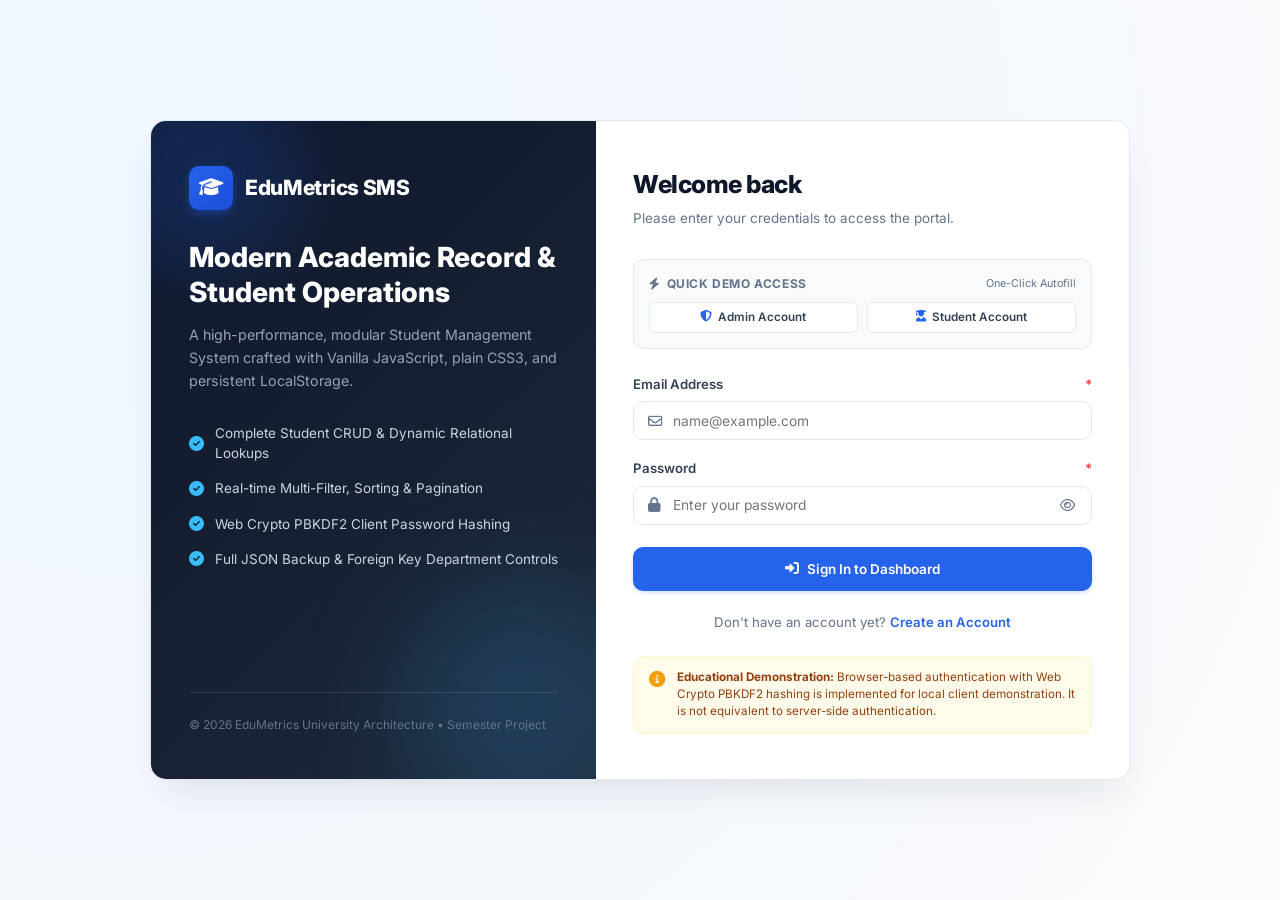
==== add-student.html @ 95d496a3 "first commit" ====
<!DOCTYPE html>
<html lang="en">
<head>
  <meta charset="UTF-8">
  <meta name="viewport" content="width=device-width, initial-scale=1.0">
  <title>Student Registration - EduMetrics SMS</title>
  <!-- Font Awesome -->
  <link rel="stylesheet" href="https://cdnjs.cloudflare.com/ajax/libs/font-awesome/6.5.1/css/all.min.css">
  <!-- Stylesheets -->
  <link rel="stylesheet" href="css/style.css">
  <link rel="stylesheet" href="css/forms.css">
  <link rel="stylesheet" href="css/responsive.css">
</head>
<body>

  <div class="app-wrapper">
    <!-- Mobile Sidebar Overlay -->
    <div class="sidebar-overlay" id="sidebarOverlay"></div>

    <!-- Fixed Left Sidebar -->
    <aside class="app-sidebar" id="appSidebar">
      <div class="sidebar-header">
        <a href="index.html" class="sidebar-brand">
          <div class="brand-icon">
            <i class="fa-solid fa-graduation-cap"></i>
          </div>
          <span>EduMetrics</span>
        </a>
        <button class="sidebar-close-btn" id="sidebarCloseBtn" aria-label="Close Sidebar">
          <i class="fa-solid fa-xmark"></i>
        </button>
      </div>

      <div class="sidebar-content">
        <div class="sidebar-nav-group">
          <div class="sidebar-nav-title">Main Menu</div>
          <ul class="sidebar-nav">
            <li>
              <a href="index.html" class="sidebar-link">
                <i class="fa-solid fa-chart-pie"></i>
                <span>Dashboard</span>
              </a>
            </li>
            <li>
              <a href="students.html" class="sidebar-link">
                <i class="fa-solid fa-users"></i>
                <span>Student Directory</span>
              </a>
            </li>
            <li>
              <a href="add-student.html" class="sidebar-link active" id="navLinkAddStudent">
                <i class="fa-solid fa-user-plus"></i>
                <span id="navTextAddStudent">Add Student</span>
              </a>
            </li>
            <li>
              <a href="settings.html" class="sidebar-link" id="navLinkSettings">
                <i class="fa-solid fa-gear"></i>
                <span>Settings &amp; Data</span>
              </a>
            </li>
          </ul>
        </div>
      </div>

      <!-- Sidebar User Footer -->
      <div class="sidebar-footer">
        <div class="user-mini-profile">
          <div class="user-avatar" id="sidebarUserAvatar">AD</div>
          <div class="user-info">
            <div class="user-name" id="sidebarUserName">Administrator</div>
            <div class="user-role-badge" id="sidebarUserRole">Admin Account</div>
          </div>
          <button class="logout-icon-btn btn-logout" title="Sign Out" aria-label="Sign Out">
            <i class="fa-solid fa-arrow-right-from-bracket"></i>
          </button>
        </div>
      </div>
    </aside>

    <!-- Main Content Area -->
    <div class="app-main">
      <!-- Top Navigation Header -->
      <header class="app-header">
        <div class="header-left">
          <button class="sidebar-toggle-btn" id="sidebarToggleBtn" aria-label="Toggle Navigation">
            <i class="fa-solid fa-bars"></i>
          </button>
          <div class="page-breadcrumb">
            <h1 class="breadcrumb-title" id="pageTitleHeading">Add New Student</h1>
            <span class="breadcrumb-sub" id="pageSubtitle">Enter complete student personal, contact, and academic details</span>
          </div>
        </div>

        <div class="header-right">
          <a href="students.html" class="btn btn-secondary btn-sm">
            <i class="fa-solid fa-arrow-left"></i>
            <span>Back to Directory</span>
          </a>
          <button class="btn btn-secondary btn-sm btn-logout">
            <i class="fa-solid fa-right-from-bracket"></i>
            <span>Sign Out</span>
          </button>
        </div>
      </header>

      <!-- Page Content -->
      <main class="page-container">

        <form id="studentRegistrationForm" class="form-layout" novalidate>

          <!-- Section 1: Basic & Academic Identification -->
          <div class="form-section">
            <div class="form-section-header">
              <div>
                <h2 class="form-section-title">
                  <i class="fa-solid fa-id-card"></i> Student Identification &amp; Status
                </h2>
                <p class="form-section-desc">Unique university registration ID, department assignment, and active status.</p>
              </div>
            </div>

            <div class="form-grid-3">
              <!-- Student ID -->
              <div class="form-group">
                <label for="studentId" class="form-label">
                  Student ID <span class="required">*</span>
                  <span class="form-label-hint">Auto-generated</span>
                </label>
                <div class="input-with-icon">
                  <i class="fa-solid fa-hashtag"></i>
                  <input type="text" id="studentId" class="form-control" placeholder="STU-2024-001" required>
                </div>
                <div class="invalid-feedback"></div>
              </div>

              <!-- Department -->
              <div class="form-group">
                <label for="studentDepartment" class="form-label">
                  Department <span class="required">*</span>
                </label>
                <select id="studentDepartment" class="form-control" required>
                  <option value="">Select Department...</option>
                  <!-- Dynamically populated from LocalStorage -->
                </select>
                <div class="invalid-feedback"></div>
              </div>

              <!-- Semester -->
              <div class="form-group">
                <label for="studentSemester" class="form-label">
                  Current Semester <span class="required">*</span>
                </label>
                <select id="studentSemester" class="form-control" required>
                  <option value="">Select Semester...</option>
                  <option value="1st">1st Semester</option>
                  <option value="2nd">2nd Semester</option>
                  <option value="3rd">3rd Semester</option>
                  <option value="4th">4th Semester</option>
                  <option value="5th">5th Semester</option>
                  <option value="6th">6th Semester</option>
                  <option value="7th">7th Semester</option>
                  <option value="8th">8th Semester</option>
                </select>
                <div class="invalid-feedback"></div>
              </div>
            </div>

            <div class="form-grid-2" style="margin-top: 1.25rem;">
              <!-- Enrollment Date -->
              <div class="form-group">
                <label for="studentEnrollmentDate" class="form-label">
                  Enrollment Date <span class="required">*</span>
                </label>
                <div class="input-with-icon">
                  <i class="fa-regular fa-calendar"></i>
                  <input type="date" id="studentEnrollmentDate" class="form-control" required>
                </div>
                <div class="invalid-feedback"></div>
              </div>

              <!-- Student Status -->
              <div class="form-group">
                <label class="form-label">Student Status <span class="required">*</span></label>
                <div class="radio-pill-group">
                  <div class="radio-pill-item">
                    <input type="radio" name="studentStatus" id="statusActive" value="Active" class="radio-pill-input" checked>
                    <label for="statusActive" class="radio-pill-label">
                      <i class="fa-solid fa-circle-check" style="color:var(--success)"></i> Active Student
                    </label>
                  </div>
                  <div class="radio-pill-item">
                    <input type="radio" name="studentStatus" id="statusInactive" value="Inactive" class="radio-pill-input">
                    <label for="statusInactive" class="radio-pill-label">
                      <i class="fa-solid fa-circle-pause" style="color:var(--warning)"></i> Inactive / Leave
                    </label>
                  </div>
                </div>
              </div>
            </div>
          </div>

          <!-- Section 2: Personal Profile & Photo -->
          <div class="form-section">
            <div class="form-section-header">
              <div>
                <h2 class="form-section-title">
                  <i class="fa-solid fa-user"></i> Personal Information &amp; Photo
                </h2>
                <p class="form-section-desc">Personal identity, date of birth, gender, and student profile picture.</p>
              </div>
            </div>

            <!-- Profile Photo Upload -->
            <div class="form-group" style="margin-bottom: 1.5rem;">
              <label class="form-label">Profile Photo (Optional)</label>
              <div class="photo-upload-container">
                <div class="photo-preview-wrapper" id="photoPreviewBox">
                  <i class="fa-solid fa-user photo-preview-placeholder" id="photoPlaceholderIcon"></i>
                  <img id="photoPreviewImg" class="photo-preview-img" alt="Student Avatar Preview">
                </div>
                <div class="photo-upload-controls">
                  <div class="photo-action-btns">
                    <button type="button" class="btn btn-secondary btn-sm" id="selectPhotoBtn">
                      <i class="fa-solid fa-upload"></i> Upload Image
                    </button>
                    <button type="button" class="btn btn-outline-danger btn-sm" id="removePhotoBtn" style="display: none;">
                      <i class="fa-solid fa-trash-can"></i> Remove Photo
                    </button>
                  </div>
                  <input type="file" id="photoFileInput" accept="image/png, image/jpeg, image/webp" style="display: none;">
                  <p>Accepts PNG, JPG, or WEBP. Stored securely as Base64 in LocalStorage.</p>
                </div>
              </div>
            </div>

            <div class="form-grid-3">
              <!-- Full Name -->
              <div class="form-group">
                <label for="studentFullName" class="form-label">
                  Full Name <span class="required">*</span>
                </label>
                <div class="input-with-icon">
                  <i class="fa-regular fa-user"></i>
                  <input type="text" id="studentFullName" class="form-control" placeholder="e.g. Sarah Jenkins" required>
                </div>
                <div class="invalid-feedback"></div>
              </div>

              <!-- Date of Birth -->
              <div class="form-group">
                <label for="studentDob" class="form-label">
                  Date of Birth <span class="required">*</span>
                  <span class="form-label-hint">Min age 14</span>
                </label>
                <div class="input-with-icon">
                  <i class="fa-regular fa-calendar"></i>
                  <input type="date" id="studentDob" class="form-control" required>
                </div>
                <div class="invalid-feedback"></div>
              </div>

              <!-- Gender -->
              <div class="form-group">
                <label class="form-label">Gender <span class="required">*</span></label>
                <div class="radio-pill-group">
                  <div class="radio-pill-item">
                    <input type="radio" name="studentGender" id="genderFemale" value="Female" class="radio-pill-input">
                    <label for="genderFemale" class="radio-pill-label">Female</label>
                  </div>
                  <div class="radio-pill-item">
                    <input type="radio" name="studentGender" id="genderMale" value="Male" class="radio-pill-input">
                    <label for="genderMale" class="radio-pill-label">Male</label>
                  </div>
                  <div class="radio-pill-item">
                    <input type="radio" name="studentGender" id="genderOther" value="Other" class="radio-pill-input">
                    <label for="genderOther" class="radio-pill-label">Other</label>
                  </div>
                </div>
                <div class="invalid-feedback" id="genderFeedback" style="display: none;"></div>
              </div>
            </div>
          </div>

          <!-- Section 3: Contact & Address Information -->
          <div class="form-section">
            <div class="form-section-header">
              <div>
                <h2 class="form-section-title">
                  <i class="fa-solid fa-address-book"></i> Contact Details &amp; Address
                </h2>
                <p class="form-section-desc">Email address, phone number, and residential location.</p>
              </div>
            </div>

            <div class="form-grid-2">
              <!-- Email Address -->
              <div class="form-group">
                <label for="studentEmail" class="form-label">
                  Email Address <span class="required">*</span>
                  <span class="form-label-hint">Must be unique</span>
                </label>
                <div class="input-with-icon">
                  <i class="fa-regular fa-envelope"></i>
                  <input type="email" id="studentEmail" class="form-control" placeholder="student@example.com" required>
                </div>
                <div class="invalid-feedback"></div>
              </div>

              <!-- Phone Number -->
              <div class="form-group">
                <label for="studentPhone" class="form-label">
                  Phone Number <span class="required">*</span>
                </label>
                <div class="input-with-icon">
                  <i class="fa-solid fa-phone"></i>
                  <input type="tel" id="studentPhone" class="form-control" placeholder="+1 (555) 000-0000" required>
                </div>
                <div class="invalid-feedback"></div>
              </div>
            </div>

            <div class="form-grid-1" style="margin-top: 1.25rem;">
              <!-- Present Address -->
              <div class="form-group">
                <label for="studentAddress" class="form-label">
                  Present Residential Address
                  <span class="form-label-hint">Street, City, State, ZIP code</span>
                </label>
                <textarea id="studentAddress" class="form-control" placeholder="123 University Campus Way, Apt 4B, City, Country..."></textarea>
                <div class="invalid-feedback"></div>
              </div>
            </div>
          </div>

          <!-- Bottom Action Buttons Bar -->
          <div class="form-actions-bar">
            <a href="students.html" class="btn btn-secondary">
              <i class="fa-solid fa-xmark"></i> Cancel
            </a>
            <button type="button" class="btn btn-secondary" id="formResetBtn">
              <i class="fa-solid fa-rotate-left"></i> Reset Form
            </button>
            <button type="submit" class="btn btn-primary" id="formSubmitBtn">
              <i class="fa-solid fa-floppy-disk"></i>
              <span id="submitBtnText">Save Student Record</span>
            </button>
          </div>

        </form>

      </main>
    </div>
  </div>

  <!-- Application Scripts -->
  <script src="js/utils.js"></script>
  <script src="js/storage.js"></script>
  <script src="js/auth.js"></script>
  <script src="js/validation.js"></script>
  <script src="js/student.js"></script>
  <script src="js/app.js"></script>
  <script>
    document.addEventListener('DOMContentLoaded', () => {
      let isEditMode = false;
      let editingStudentId = null;
      let photoBase64 = '';

      const form = document.getElementById('studentRegistrationForm');
      const studentIdInput = document.getElementById('studentId');
      const deptSelect = document.getElementById('studentDepartment');
      const semesterSelect = document.getElementById('studentSemester');
      const enrollDateInput = document.getElementById('studentEnrollmentDate');
      const nameInput = document.getElementById('studentFullName');
      const dobInput = document.getElementById('studentDob');
      const emailInput = document.getElementById('studentEmail');
      const phoneInput = document.getElementById('studentPhone');
      const addressInput = document.getElementById('studentAddress');
      const submitBtn = document.getElementById('formSubmitBtn');
      const submitBtnText = document.getElementById('submitBtnText');
      const resetBtn = document.getElementById('formResetBtn');

      // Photo upload elements
      const photoFileInput = document.getElementById('photoFileInput');
      const selectPhotoBtn = document.getElementById('selectPhotoBtn');
      const removePhotoBtn = document.getElementById('removePhotoBtn');
      const photoPreviewImg = document.getElementById('photoPreviewImg');
      const photoPlaceholderIcon = document.getElementById('photoPlaceholderIcon');

      // 1. Populate Department Dropdown
      const departments = SMS.Storage.getItem(SMS.Storage.KEYS.DEPARTMENTS, []);
      departments.forEach(dept => {
        const opt = document.createElement('option');
        opt.value = dept.id;
        opt.textContent = `${dept.code} - ${dept.name}`;
        deptSelect.appendChild(opt);
      });

      // 2. Determine Add vs Edit Mode from URL param (?id=...)
      const urlId = SMS.Utils.getUrlParam('id');
      if (urlId) {
        const student = SMS.StudentService.getById(urlId);
        if (student) {
          isEditMode = true;
          editingStudentId = student.id;

          // Update Titles
          document.getElementById('pageTitleHeading').textContent = `Edit Student: ${student.fullName}`;
          document.getElementById('pageSubtitle').textContent = `Update student details for ID: ${student.id}`;
          submitBtnText.textContent = 'Update Student Record';

          // Fill Fields
          studentIdInput.value = student.id;
          studentIdInput.readOnly = true; // Protect ID in edit mode
          deptSelect.value = student.departmentId;
          semesterSelect.value = student.semester;
          enrollDateInput.value = student.enrollmentDate;
          nameInput.value = student.fullName;
          dobInput.value = student.dob;
          emailInput.value = student.email;
          phoneInput.value = student.phone;
          addressInput.value = student.address || '';

          // Status radio
          if (student.status === 'Inactive') {
            document.getElementById('statusInactive').checked = true;
          } else {
            document.getElementById('statusActive').checked = true;
          }

          // Gender radio
          if (student.gender === 'Female') document.getElementById('genderFemale').checked = true;
          else if (student.gender === 'Male') document.getElementById('genderMale').checked = true;
          else if (student.gender === 'Other') document.getElementById('genderOther').checked = true;

          // Photo
          if (student.photo) {
            photoBase64 = student.photo;
            photoPreviewImg.src = student.photo;
            photoPreviewImg.style.display = 'block';
            photoPlaceholderIcon.style.display = 'none';
            removePhotoBtn.style.display = 'inline-flex';
          }
        } else {
          SMS.Utils.showToast('error', 'Student Not Found', `No student with ID "${urlId}" found.`);
        }
      }

      // If Add Mode: Auto-generate Student ID & default today's date
      if (!isEditMode) {
        const students = SMS.Storage.getItem(SMS.Storage.KEYS.STUDENTS, []);
        studentIdInput.value = SMS.Utils.generateStudentID(students);
        enrollDateInput.value = new Date().toISOString().split('T')[0];
      }

      // 3. Photo Handling
      selectPhotoBtn.addEventListener('click', () => photoFileInput.click());

      photoFileInput.addEventListener('change', (e) => {
        const file = e.target.files[0];
        if (!file) return;

        // Size check (max 1.5MB for local storage efficiency)
        if (file.size > 1.5 * 1024 * 1024) {
          SMS.Utils.showToast('warning', 'Image Too Large', 'Please upload an image smaller than 1.5MB.');
          return;
        }

        const reader = new FileReader();
        reader.onload = (event) => {
          photoBase64 = event.target.result;
          photoPreviewImg.src = photoBase64;
          photoPreviewImg.style.display = 'block';
          photoPlaceholderIcon.style.display = 'none';
          removePhotoBtn.style.display = 'inline-flex';
        };
        reader.readAsDataURL(file);
      });

      removePhotoBtn.addEventListener('click', () => {
        photoBase64 = '';
        photoFileInput.value = '';
        photoPreviewImg.src = '';
        photoPreviewImg.style.display = 'none';
        photoPlaceholderIcon.style.display = 'flex';
        removePhotoBtn.style.display = 'none';
      });

      // 4. Form Reset
      resetBtn.addEventListener('click', () => {
        if (!isEditMode) {
          form.reset();
          const students = SMS.Storage.getItem(SMS.Storage.KEYS.STUDENTS, []);
          studentIdInput.value = SMS.Utils.generateStudentID(students);
          enrollDateInput.value = new Date().toISOString().split('T')[0];
          document.getElementById('statusActive').checked = true;
          removePhotoBtn.click();
          SMS.Validation.clearFieldState(nameInput);
          SMS.Validation.clearFieldState(emailInput);
          SMS.Validation.clearFieldState(phoneInput);
          SMS.Validation.clearFieldState(dobInput);
          SMS.Validation.clearFieldState(deptSelect);
          SMS.Validation.clearFieldState(semesterSelect);
        } else {
          window.location.reload();
        }
      });

      // 5. Form Submission with Validation
      form.addEventListener('submit', (e) => {
        e.preventDefault();

        const selectedGender = document.querySelector('input[name="studentGender"]:checked')?.value || '';
        const selectedStatus = document.querySelector('input[name="studentStatus"]:checked')?.value || 'Active';

        const formData = {
          id: studentIdInput.value.trim(),
          fullName: nameInput.value.trim(),
          email: emailInput.value.trim(),
          phone: phoneInput.value.trim(),
          dob: dobInput.value,
          gender: selectedGender,
          departmentId: deptSelect.value,
          semester: semesterSelect.value,
          address: addressInput.value.trim(),
          photo: photoBase64,
          enrollmentDate: enrollDateInput.value,
          status: selectedStatus
        };

        const validation = SMS.Validation.validateStudentForm(formData, editingStudentId);

        // Apply visual feedback to inputs
        SMS.Validation.setFieldState(studentIdInput, !validation.errors.id, validation.errors.id);
        SMS.Validation.setFieldState(nameInput, !validation.errors.fullName, validation.errors.fullName);
        SMS.Validation.setFieldState(emailInput, !validation.errors.email, validation.errors.email);
        SMS.Validation.setFieldState(phoneInput, !validation.errors.phone, validation.errors.phone);
        SMS.Validation.setFieldState(dobInput, !validation.errors.dob, validation.errors.dob);
        SMS.Validation.setFieldState(deptSelect, !validation.errors.departmentId, validation.errors.departmentId);
        SMS.Validation.setFieldState(semesterSelect, !validation.errors.semester, validation.errors.semester);

        const genderFeedback = document.getElementById('genderFeedback');
        if (validation.errors.gender) {
          genderFeedback.style.display = 'flex';
          genderFeedback.innerHTML = `<i class="fa-solid fa-circle-exclamation"></i> ${validation.errors.gender}`;
        } else {
          genderFeedback.style.display = 'none';
        }

        if (!validation.isValid) {
          SMS.Utils.showToast('error', 'Form Validation Error', 'Please correct the highlighted fields before saving.');
          return;
        }

        try {
          if (isEditMode) {
            SMS.StudentService.update(editingStudentId, formData);
            SMS.Utils.showToast('success', 'Student Updated', `Student record ${formData.id} has been updated successfully.`);
          } else {
            SMS.StudentService.create(formData);
            SMS.Utils.showToast('success', 'Student Registered', `New student ${formData.fullName} (${formData.id}) registered.`);
          }

          setTimeout(() => {
            window.location.href = `student-details.html?id=${encodeURIComponent(formData.id)}`;
          }, 900);
        } catch (err) {
          SMS.Utils.showToast('error', 'Save Failed', err.message);
        }
      });
    });
  </script>
</body>
</html>
---- css/style.css ----
/* ==========================================================================
   STUDENT MANAGEMENT SYSTEM (EduMetrics SMS)
   Global Stylesheet (CSS3 Plain)
   ========================================================================== */

@import url('https://fonts.googleapis.com/css2?family=Inter:wght@300;400;500;600;700;800&display=swap');

:root {
  /* Color Palette */
  --primary: #2563eb;
  --primary-hover: #1d4ed8;
  --primary-light: #eff6ff;
  --primary-dark: #1e40af;
  --primary-gradient: linear-gradient(135deg, #2563eb 0%, #1d4ed8 100%);

  --secondary: #64748b;
  --secondary-hover: #475569;
  --secondary-light: #f1f5f9;

  --success: #10b981;
  --success-hover: #059669;
  --success-light: #ecfdf5;

  --warning: #f59e0b;
  --warning-hover: #d97706;
  --warning-light: #fffbeb;

  --danger: #ef4444;
  --danger-hover: #dc2626;
  --danger-light: #fef2f2;

  --info: #06b6d4;
  --info-hover: #0891b2;
  --info-light: #ecfeff;

  /* Surfaces & Backgrounds */
  --bg-body: #f8fafc;
  --bg-surface: #ffffff;
  --bg-surface-secondary: #f8fafc;
  --bg-sidebar: #0f172a;
  --sidebar-border: #1e293b;
  --sidebar-text: #94a3b8;
  --sidebar-text-hover: #f8fafc;
  --sidebar-hover-bg: rgba(255, 255, 255, 0.06);
  --sidebar-active-bg: #2563eb;

  /* Typography */
  --text-main: #0f172a;
  --text-secondary: #334155;
  --text-muted: #64748b;
  --text-light: #94a3b8;

  /* Borders */
  --border-color: #e2e8f0;
  --border-color-dark: #cbd5e1;

  /* Shadows */
  --shadow-xs: 0 1px 2px 0 rgba(0, 0, 0, 0.05);
  --shadow-sm: 0 1px 3px 0 rgba(0, 0, 0, 0.1), 0 1px 2px -1px rgba(0, 0, 0, 0.1);
  --shadow-md: 0 4px 6px -1px rgba(0, 0, 0, 0.08), 0 2px 4px -2px rgba(0, 0, 0, 0.06);
  --shadow-lg: 0 10px 15px -3px rgba(0, 0, 0, 0.08), 0 4px 6px -4px rgba(0, 0, 0, 0.04);
  --shadow-xl: 0 20px 25px -5px rgba(0, 0, 0, 0.1), 0 8px 10px -6px rgba(0, 0, 0, 0.06);

  /* Radius */
  --radius-sm: 6px;
  --radius-md: 10px;
  --radius-lg: 16px;
  --radius-full: 9999px;

  /* Sizing */
  --sidebar-width: 260px;
  --header-height: 70px;

  /* Transitions */
  --transition-fast: 150ms cubic-bezier(0.4, 0, 0.2, 1);
  --transition: 200ms cubic-bezier(0.4, 0, 0.2, 1);
  --transition-slow: 300ms cubic-bezier(0.4, 0, 0.2, 1);
}

/* Base Reset */
*, *::before, *::after {
  box-sizing: border-box;
  margin: 0;
  padding: 0;
}

html {
  font-size: 15px;
  scroll-behavior: smooth;
}

body {
  font-family: 'Inter', -apple-system, BlinkMacSystemFont, 'Segoe UI', Roboto, Helvetica, Arial, sans-serif;
  background-color: var(--bg-body);
  color: var(--text-main);
  line-height: 1.5;
  -webkit-font-smoothing: antialiased;
  -moz-osx-font-smoothing: grayscale;
  min-height: 100vh;
}

a {
  color: var(--primary);
  text-decoration: none;
  transition: color var(--transition-fast);
}

a:hover {
  color: var(--primary-hover);
}

img {
  max-width: 100%;
  display: block;
}

button, input, select, textarea {
  font-family: inherit;
  font-size: inherit;
}

/* ==========================================================================
   Layout Architecture
   ========================================================================== */

.app-wrapper {
  display: flex;
  min-height: 100vh;
}

/* Fixed Sidebar */
.app-sidebar {
  width: var(--sidebar-width);
  background-color: var(--bg-sidebar);
  color: var(--sidebar-text);
  display: flex;
  flex-direction: column;
  position: fixed;
  top: 0;
  bottom: 0;
  left: 0;
  z-index: 100;
  border-right: 1px solid var(--sidebar-border);
  transition: transform var(--transition-slow);
}

.sidebar-header {
  height: var(--header-height);
  padding: 0 1.5rem;
  display: flex;
  align-items: center;
  justify-content: space-between;
  border-bottom: 1px solid var(--sidebar-border);
}

.sidebar-brand {
  display: flex;
  align-items: center;
  gap: 0.75rem;
  color: #ffffff;
  font-size: 1.25rem;
  font-weight: 700;
  letter-spacing: -0.02em;
}

.brand-icon {
  width: 38px;
  height: 38px;
  background: var(--primary-gradient);
  border-radius: var(--radius-md);
  display: flex;
  align-items: center;
  justify-content: center;
  color: #ffffff;
  font-size: 1.15rem;
  box-shadow: 0 4px 10px rgba(37, 99, 235, 0.35);
}

.sidebar-close-btn {
  display: none;
  background: transparent;
  border: none;
  color: var(--sidebar-text);
  font-size: 1.25rem;
  cursor: pointer;
  padding: 0.5rem;
}

.sidebar-content {
  flex: 1;
  padding: 1.5rem 1rem;
  overflow-y: auto;
}

.sidebar-nav-group {
  margin-bottom: 1.75rem;
}

.sidebar-nav-title {
  font-size: 0.72rem;
  font-weight: 700;
  text-transform: uppercase;
  letter-spacing: 0.08em;
  color: #64748b;
  padding: 0 0.75rem;
  margin-bottom: 0.6rem;
}

.sidebar-nav {
  list-style: none;
  display: flex;
  flex-direction: column;
  gap: 0.35rem;
}

.sidebar-link {
  display: flex;
  align-items: center;
  gap: 0.85rem;
  padding: 0.7rem 0.85rem;
  border-radius: var(--radius-md);
  color: var(--sidebar-text);
  font-weight: 500;
  font-size: 0.93rem;
  transition: all var(--transition-fast);
}

.sidebar-link i {
  font-size: 1.1rem;
  width: 20px;
  text-align: center;
  color: #64748b;
  transition: color var(--transition-fast);
}

.sidebar-link:hover {
  background-color: var(--sidebar-hover-bg);
  color: var(--sidebar-text-hover);
}

.sidebar-link:hover i {
  color: #ffffff;
}

.sidebar-link.active {
  background-color: var(--sidebar-active-bg);
  color: #ffffff;
  font-weight: 600;
  box-shadow: 0 4px 12px rgba(37, 99, 235, 0.3);
}

.sidebar-link.active i {
  color: #ffffff;
}

.sidebar-badge {
  margin-left: auto;
  font-size: 0.75rem;
  padding: 0.2rem 0.55rem;
  border-radius: var(--radius-full);
  background-color: #1e293b;
  color: #94a3b8;
  font-weight: 600;
}

.sidebar-footer {
  padding: 1rem;
  border-top: 1px solid var(--sidebar-border);
  background: rgba(15, 23, 42, 0.5);
}

.user-mini-profile {
  display: flex;
  align-items: center;
  gap: 0.75rem;
  padding: 0.5rem;
  border-radius: var(--radius-md);
  background: rgba(255, 255, 255, 0.04);
}

.user-avatar {
  width: 38px;
  height: 38px;
  border-radius: var(--radius-full);
  background: var(--primary);
  color: #ffffff;
  display: flex;
  align-items: center;
  justify-content: center;
  font-weight: 700;
  font-size: 0.95rem;
  flex-shrink: 0;
  overflow: hidden;
  border: 2px solid rgba(255, 255, 255, 0.1);
}

.user-avatar img {
  width: 100%;
  height: 100%;
  object-fit: cover;
}

.user-info {
  flex: 1;
  min-width: 0;
}

.user-name {
  font-size: 0.88rem;
  font-weight: 600;
  color: #ffffff;
  white-space: nowrap;
  overflow: hidden;
  text-overflow: ellipsis;
}

.user-role-badge {
  display: inline-block;
  font-size: 0.7rem;
  color: #38bdf8;
  font-weight: 500;
}

.logout-icon-btn {
  background: transparent;
  border: none;
  color: #94a3b8;
  padding: 0.5rem;
  border-radius: var(--radius-sm);
  cursor: pointer;
  transition: all var(--transition-fast);
}

.logout-icon-btn:hover {
  background: rgba(239, 68, 68, 0.15);
  color: #ef4444;
}

/* Main Layout Area */
.app-main {
  flex: 1;
  margin-left: var(--sidebar-width);
  display: flex;
  flex-direction: column;
  min-height: 100vh;
  min-width: 0;
}

/* Top Navigation Bar */
.app-header {
  height: var(--header-height);
  background-color: var(--bg-surface);
  border-bottom: 1px solid var(--border-color);
  padding: 0 2rem;
  display: flex;
  align-items: center;
  justify-content: space-between;
  position: sticky;
  top: 0;
  z-index: 90;
  box-shadow: var(--shadow-xs);
}

.header-left {
  display: flex;
  align-items: center;
  gap: 1.25rem;
}

.sidebar-toggle-btn {
  display: none;
  background: transparent;
  border: none;
  font-size: 1.3rem;
  color: var(--text-secondary);
  cursor: pointer;
  padding: 0.4rem;
  border-radius: var(--radius-sm);
}

.sidebar-toggle-btn:hover {
  background: var(--secondary-light);
  color: var(--primary);
}

.page-breadcrumb {
  display: flex;
  flex-direction: column;
}

.breadcrumb-title {
  font-size: 1.25rem;
  font-weight: 700;
  color: var(--text-main);
  letter-spacing: -0.02em;
}

.breadcrumb-sub {
  font-size: 0.8rem;
  color: var(--text-muted);
}

.header-right {
  display: flex;
  align-items: center;
  gap: 1.25rem;
}

.header-meta-pill {
  display: flex;
  align-items: center;
  gap: 0.5rem;
  padding: 0.45rem 0.9rem;
  background-color: var(--primary-light);
  color: var(--primary-dark);
  border-radius: var(--radius-full);
  font-size: 0.82rem;
  font-weight: 600;
}

.header-meta-pill i {
  color: var(--primary);
}

.header-action-group {
  display: flex;
  align-items: center;
  gap: 0.6rem;
}

/* Main Content Wrapper */
.page-container {
  flex: 1;
  padding: 2rem;
  max-width: 1440px;
  width: 100%;
  margin: 0 auto;
}

/* ==========================================================================
   UI Components (Cards, Buttons, Tables, Badges, Modals)
   ========================================================================== */

/* Cards */
.card {
  background-color: var(--bg-surface);
  border-radius: var(--radius-lg);
  border: 1px solid var(--border-color);
  box-shadow: var(--shadow-sm);
  transition: box-shadow var(--transition), border-color var(--transition);
  position: relative;
  overflow: hidden;
}

.card:hover {
  box-shadow: var(--shadow-md);
  border-color: var(--border-color-dark);
}

.card-header {
  padding: 1.25rem 1.5rem;
  border-bottom: 1px solid var(--border-color);
  display: flex;
  align-items: center;
  justify-content: space-between;
  background-color: var(--bg-surface);
}

.card-title {
  font-size: 1.05rem;
  font-weight: 700;
  color: var(--text-main);
  display: flex;
  align-items: center;
  gap: 0.5rem;
}

.card-subtitle {
  font-size: 0.82rem;
  color: var(--text-muted);
  margin-top: 0.2rem;
}

.card-body {
  padding: 1.5rem;
}

.card-footer {
  padding: 1rem 1.5rem;
  border-top: 1px solid var(--border-color);
  background-color: var(--bg-surface-secondary);
}

/* Buttons */
.btn {
  display: inline-flex;
  align-items: center;
  justify-content: center;
  gap: 0.55rem;
  padding: 0.65rem 1.25rem;
  font-size: 0.9rem;
  font-weight: 600;
  border-radius: var(--radius-md);
  border: 1px solid transparent;
  cursor: pointer;
  transition: all var(--transition-fast);
  white-space: nowrap;
  user-select: none;
}

.btn-primary {
  background-color: var(--primary);
  color: #ffffff;
  box-shadow: 0 2px 4px rgba(37, 99, 235, 0.2);
}

.btn-primary:hover {
  background-color: var(--primary-hover);
  color: #ffffff;
  box-shadow: 0 4px 10px rgba(37, 99, 235, 0.35);
}

.btn-secondary {
  background-color: #ffffff;
  border-color: var(--border-color);
  color: var(--text-secondary);
}

.btn-secondary:hover {
  background-color: var(--secondary-light);
  border-color: var(--border-color-dark);
  color: var(--text-main);
}

.btn-danger {
  background-color: var(--danger);
  color: #ffffff;
}

.btn-danger:hover {
  background-color: var(--danger-hover);
  color: #ffffff;
}

.btn-outline-danger {
  background-color: transparent;
  border-color: #fca5a5;
  color: var(--danger);
}

.btn-outline-danger:hover {
  background-color: var(--danger-light);
  border-color: var(--danger);
}

.btn-success {
  background-color: var(--success);
  color: #ffffff;
}

.btn-success:hover {
  background-color: var(--success-hover);
  color: #ffffff;
}

.btn-sm {
  padding: 0.4rem 0.75rem;
  font-size: 0.82rem;
  border-radius: var(--radius-sm);
}

.btn-lg {
  padding: 0.85rem 1.75rem;
  font-size: 1rem;
}

.btn-icon {
  width: 36px;
  height: 36px;
  padding: 0;
  border-radius: var(--radius-md);
  display: inline-flex;
  align-items: center;
  justify-content: center;
}

.btn-icon.btn-sm {
  width: 30px;
  height: 30px;
}

/* Badges */
.badge {
  display: inline-flex;
  align-items: center;
  gap: 0.35rem;
  padding: 0.3rem 0.65rem;
  font-size: 0.75rem;
  font-weight: 600;
  border-radius: var(--radius-full);
  line-height: 1;
  text-transform: capitalize;
}

.badge-active {
  background-color: var(--success-light);
  color: #065f46;
  border: 1px solid #a7f3d0;
}

.badge-inactive {
  background-color: #f1f5f9;
  color: #475569;
  border: 1px solid #cbd5e1;
}

.badge-primary {
  background-color: var(--primary-light);
  color: var(--primary-dark);
  border: 1px solid #bfdbfe;
}

.badge-warning {
  background-color: var(--warning-light);
  color: #92400e;
  border: 1px solid #fde68a;
}

.badge-dot {
  width: 6px;
  height: 6px;
  border-radius: var(--radius-full);
  background-color: currentColor;
}

/* Tables */
.table-responsive {
  width: 100%;
  overflow-x: auto;
  -webkit-overflow-scrolling: touch;
}

.data-table {
  width: 100%;
  border-collapse: separate;
  border-spacing: 0;
  text-align: left;
}

.data-table th {
  background-color: #f8fafc;
  color: var(--text-muted);
  font-size: 0.78rem;
  font-weight: 700;
  text-transform: uppercase;
  letter-spacing: 0.05em;
  padding: 0.85rem 1rem;
  border-bottom: 1px solid var(--border-color);
  white-space: nowrap;
}

.data-table th.sortable {
  cursor: pointer;
  user-select: none;
}

.data-table th.sortable:hover {
  color: var(--primary);
  background-color: #f1f5f9;
}

.data-table th.sortable .sort-icon {
  margin-left: 0.4rem;
  font-size: 0.75rem;
  opacity: 0.4;
  transition: opacity var(--transition-fast);
}

.data-table th.sortable.sorted .sort-icon {
  opacity: 1;
  color: var(--primary);
}

.data-table td {
  padding: 1rem;
  vertical-align: middle;
  border-bottom: 1px solid var(--border-color);
  color: var(--text-secondary);
  font-size: 0.9rem;
  background-color: #ffffff;
  transition: background-color var(--transition-fast);
}

.data-table tbody tr:hover td {
  background-color: #f8fafc;
}

.data-table tbody tr:last-child td {
  border-bottom: none;
}

/* Student Row Avatar */
.student-table-profile {
  display: flex;
  align-items: center;
  gap: 0.85rem;
}

.student-table-avatar {
  width: 40px;
  height: 40px;
  border-radius: var(--radius-full);
  object-fit: cover;
  background-color: #e2e8f0;
  display: flex;
  align-items: center;
  justify-content: center;
  font-weight: 700;
  color: var(--primary-dark);
  background: var(--primary-light);
  flex-shrink: 0;
}

.student-table-info {
  display: flex;
  flex-direction: column;
}

.student-table-name {
  font-weight: 600;
  color: var(--text-main);
  transition: color var(--transition-fast);
}

.student-table-name:hover {
  color: var(--primary);
}

.student-table-id {
  font-size: 0.78rem;
  color: var(--text-muted);
  font-family: monospace;
}

.table-actions {
  display: flex;
  align-items: center;
  gap: 0.4rem;
}

/* Empty State */
.empty-state {
  padding: 3.5rem 1.5rem;
  text-align: center;
  display: flex;
  flex-direction: column;
  align-items: center;
  justify-content: center;
}

.empty-state-icon {
  width: 72px;
  height: 72px;
  border-radius: var(--radius-full);
  background: var(--secondary-light);
  color: var(--text-muted);
  display: flex;
  align-items: center;
  justify-content: center;
  font-size: 2rem;
  margin-bottom: 1.25rem;
}

.empty-state-title {
  font-size: 1.15rem;
  font-weight: 700;
  color: var(--text-main);
  margin-bottom: 0.5rem;
}

.empty-state-desc {
  font-size: 0.88rem;
  color: var(--text-muted);
  max-width: 420px;
  margin-bottom: 1.5rem;
}

/* ==========================================================================
   Toast Notification System
   ========================================================================== */

.toast-container {
  position: fixed;
  top: 1.5rem;
  right: 1.5rem;
  z-index: 9999;
  display: flex;
  flex-direction: column;
  gap: 0.75rem;
  pointer-events: none;
}

.toast {
  pointer-events: auto;
  min-width: 300px;
  max-width: 420px;
  background: #ffffff;
  border-radius: var(--radius-md);
  box-shadow: var(--shadow-xl);
  border-left: 4px solid var(--primary);
  border-top: 1px solid var(--border-color);
  border-right: 1px solid var(--border-color);
  border-bottom: 1px solid var(--border-color);
  padding: 1rem 1.25rem;
  display: flex;
  align-items: flex-start;
  gap: 0.85rem;
  transform: translateX(120%);
  opacity: 0;
  transition: transform 0.3s cubic-bezier(0.16, 1, 0.3, 1), opacity 0.3s ease;
}

.toast.show {
  transform: translateX(0);
  opacity: 1;
}

.toast-icon {
  font-size: 1.25rem;
  margin-top: 0.1rem;
}

.toast-content {
  flex: 1;
}

.toast-title {
  font-size: 0.9rem;
  font-weight: 700;
  color: var(--text-main);
  margin-bottom: 0.2rem;
}

.toast-message {
  font-size: 0.82rem;
  color: var(--text-secondary);
  line-height: 1.4;
}

.toast-close {
  background: transparent;
  border: none;
  color: var(--text-muted);
  cursor: pointer;
  padding: 0.2rem;
  font-size: 0.85rem;
  transition: color var(--transition-fast);
}

.toast-close:hover {
  color: var(--text-main);
}

.toast-success {
  border-left-color: var(--success);
}
.toast-success .toast-icon {
  color: var(--success);
}

.toast-error {
  border-left-color: var(--danger);
}
.toast-error .toast-icon {
  color: var(--danger);
}

.toast-warning {
  border-left-color: var(--warning);
}
.toast-warning .toast-icon {
  color: var(--warning);
}

.toast-info {
  border-left-color: var(--info);
}
.toast-info .toast-icon {
  color: var(--info);
}

/* ==========================================================================
   Confirmation Modal
   ========================================================================== */

.modal-backdrop {
  position: fixed;
  top: 0;
  left: 0;
  right: 0;
  bottom: 0;
  background-color: rgba(15, 23, 42, 0.6);
  backdrop-filter: blur(4px);
  z-index: 1000;
  display: flex;
  align-items: center;
  justify-content: center;
  padding: 1.5rem;
  opacity: 0;
  visibility: hidden;
  transition: opacity var(--transition), visibility var(--transition);
}

.modal-backdrop.show {
  opacity: 1;
  visibility: visible;
}

.modal-dialog {
  background: #ffffff;
  border-radius: var(--radius-lg);
  box-shadow: var(--shadow-xl);
  max-width: 520px;
  width: 100%;
  transform: scale(0.95);
  transition: transform var(--transition);
  overflow: hidden;
  border: 1px solid var(--border-color);
}

.modal-backdrop.show .modal-dialog {
  transform: scale(1);
}

.modal-header {
  padding: 1.25rem 1.5rem;
  border-bottom: 1px solid var(--border-color);
  display: flex;
  align-items: center;
  justify-content: space-between;
}

.modal-title {
  font-size: 1.15rem;
  font-weight: 700;
  color: var(--text-main);
  display: flex;
  align-items: center;
  gap: 0.6rem;
}

.modal-close-btn {
  background: transparent;
  border: none;
  font-size: 1.1rem;
  color: var(--text-muted);
  cursor: pointer;
  padding: 0.4rem;
  border-radius: var(--radius-sm);
  transition: all var(--transition-fast);
}

.modal-close-btn:hover {
  background: var(--secondary-light);
  color: var(--text-main);
}

.modal-body {
  padding: 1.5rem;
  color: var(--text-secondary);
  font-size: 0.95rem;
}

.modal-footer {
  padding: 1rem 1.5rem;
  background: var(--bg-surface-secondary);
  border-top: 1px solid var(--border-color);
  display: flex;
  justify-content: flex-end;
  gap: 0.75rem;
}

/* Sidebar Backdrop on Mobile */
.sidebar-overlay {
  display: none;
  position: fixed;
  top: 0;
  left: 0;
  right: 0;
  bottom: 0;
  background: rgba(15, 23, 42, 0.5);
  z-index: 99;
  backdrop-filter: blur(2px);
}
---- css/forms.css ----
/* ==========================================================================
   STUDENT MANAGEMENT SYSTEM (EduMetrics SMS)
   Form Stylesheet (forms.css)
   ========================================================================== */

.form-layout {
  display: flex;
  flex-direction: column;
  gap: 2rem;
}

.form-section {
  background: var(--bg-surface);
  border: 1px solid var(--border-color);
  border-radius: var(--radius-lg);
  padding: 1.75rem;
  box-shadow: var(--shadow-sm);
}

.form-section-header {
  margin-bottom: 1.5rem;
  padding-bottom: 1rem;
  border-bottom: 1px solid var(--border-color);
  display: flex;
  align-items: center;
  justify-content: space-between;
}

.form-section-title {
  font-size: 1.1rem;
  font-weight: 700;
  color: var(--text-main);
  display: flex;
  align-items: center;
  gap: 0.6rem;
}

.form-section-title i {
  color: var(--primary);
  font-size: 1.15rem;
}

.form-section-desc {
  font-size: 0.85rem;
  color: var(--text-muted);
  margin-top: 0.2rem;
}

/* Grid Layouts for Fields */
.form-grid-2 {
  display: grid;
  grid-template-columns: repeat(2, 1fr);
  gap: 1.25rem;
}

.form-grid-3 {
  display: grid;
  grid-template-columns: repeat(3, 1fr);
  gap: 1.25rem;
}

.form-grid-1 {
  display: grid;
  grid-template-columns: 1fr;
  gap: 1.25rem;
}

/* Form Groups */
.form-group {
  display: flex;
  flex-direction: column;
  gap: 0.45rem;
  position: relative;
}

.form-label {
  font-size: 0.88rem;
  font-weight: 600;
  color: var(--text-secondary);
  display: flex;
  align-items: center;
  justify-content: space-between;
}

.form-label .required {
  color: var(--danger);
  margin-left: 0.25rem;
  font-weight: 700;
}

.form-label-hint {
  font-size: 0.75rem;
  color: var(--text-muted);
  font-weight: 400;
}

/* Inputs, Selects, Textareas */
.form-control {
  width: 100%;
  padding: 0.7rem 1rem;
  font-size: 0.92rem;
  border-radius: var(--radius-md);
  border: 1px solid var(--border-color);
  background-color: #ffffff;
  color: var(--text-main);
  transition: all var(--transition-fast);
  outline: none;
}

.form-control:hover {
  border-color: var(--border-color-dark);
}

.form-control:focus {
  border-color: var(--primary);
  box-shadow: 0 0 0 3px rgba(37, 99, 235, 0.15);
}

.form-control:disabled, .form-control[readonly] {
  background-color: #f1f5f9;
  cursor: not-allowed;
  color: var(--text-muted);
}

textarea.form-control {
  resize: vertical;
  min-height: 90px;
}

/* Input with icon prefix */
.input-with-icon {
  position: relative;
  display: flex;
  align-items: center;
}

.input-with-icon i {
  position: absolute;
  left: 1rem;
  color: var(--text-muted);
  pointer-events: none;
  font-size: 0.95rem;
}

.input-with-icon .form-control {
  padding-left: 2.6rem;
}

/* Validation States */
.form-control.is-invalid {
  border-color: var(--danger) !important;
  background-color: #fef2f2;
}

.form-control.is-invalid:focus {
  box-shadow: 0 0 0 3px rgba(239, 68, 68, 0.15);
}

.form-control.is-valid {
  border-color: var(--success) !important;
}

.form-control.is-valid:focus {
  box-shadow: 0 0 0 3px rgba(16, 185, 129, 0.15);
}

.invalid-feedback {
  display: none;
  color: var(--danger);
  font-size: 0.78rem;
  font-weight: 500;
  margin-top: 0.25rem;
  align-items: center;
  gap: 0.35rem;
}

.form-control.is-invalid ~ .invalid-feedback {
  display: flex;
}

.valid-feedback {
  display: none;
  color: var(--success);
  font-size: 0.78rem;
  font-weight: 500;
  margin-top: 0.25rem;
  align-items: center;
  gap: 0.35rem;
}

.form-control.is-valid ~ .valid-feedback {
  display: flex;
}

/* Photo Upload Widget */
.photo-upload-container {
  display: flex;
  align-items: center;
  gap: 1.5rem;
  padding: 1.25rem;
  background: var(--bg-surface-secondary);
  border-radius: var(--radius-md);
  border: 1px dashed var(--border-color-dark);
}

.photo-preview-wrapper {
  position: relative;
  width: 90px;
  height: 90px;
  border-radius: var(--radius-full);
  background: #e2e8f0;
  display: flex;
  align-items: center;
  justify-content: center;
  overflow: hidden;
  box-shadow: var(--shadow-sm);
  border: 3px solid #ffffff;
  flex-shrink: 0;
}

.photo-preview-img {
  width: 100%;
  height: 100%;
  object-fit: cover;
  display: none;
}

.photo-preview-placeholder {
  color: var(--text-muted);
  font-size: 2.2rem;
  display: flex;
  align-items: center;
  justify-content: center;
}

.photo-upload-controls {
  flex: 1;
  display: flex;
  flex-direction: column;
  gap: 0.5rem;
}

.photo-upload-controls p {
  font-size: 0.82rem;
  color: var(--text-muted);
}

.photo-action-btns {
  display: flex;
  gap: 0.6rem;
  flex-wrap: wrap;
}

/* Custom Radio Card Groups (e.g., Status, Gender) */
.radio-pill-group {
  display: flex;
  gap: 0.75rem;
}

.radio-pill-item {
  flex: 1;
}

.radio-pill-input {
  display: none;
}

.radio-pill-label {
  display: flex;
  align-items: center;
  justify-content: center;
  gap: 0.5rem;
  padding: 0.65rem 1rem;
  border-radius: var(--radius-md);
  border: 1px solid var(--border-color);
  background: #ffffff;
  color: var(--text-secondary);
  font-weight: 500;
  font-size: 0.88rem;
  cursor: pointer;
  transition: all var(--transition-fast);
  text-align: center;
}

.radio-pill-input:checked + .radio-pill-label {
  border-color: var(--primary);
  background: var(--primary-light);
  color: var(--primary-dark);
  font-weight: 600;
  box-shadow: 0 0 0 1px var(--primary);
}

.radio-pill-label:hover {
  background: var(--bg-surface-secondary);
  border-color: var(--border-color-dark);
}

/* Form Actions Bar */
.form-actions-bar {
  display: flex;
  align-items: center;
  justify-content: flex-end;
  gap: 1rem;
  padding: 1.5rem;
  background: var(--bg-surface);
  border: 1px solid var(--border-color);
  border-radius: var(--radius-lg);
  box-shadow: var(--shadow-sm);
}
---- css/responsive.css ----
/* ==========================================================================
   STUDENT MANAGEMENT SYSTEM (EduMetrics SMS)
   Responsive Stylesheet (responsive.css)
   ========================================================================== */

/* Large Tablets & Small Laptops (<= 1024px) */
@media (max-width: 1024px) {
  :root {
    --sidebar-width: 260px;
  }

  .app-sidebar {
    transform: translateX(-100%);
    box-shadow: var(--shadow-xl);
  }

  body.sidebar-open .app-sidebar {
    transform: translateX(0);
  }

  body.sidebar-open .sidebar-overlay {
    display: block;
  }

  .sidebar-close-btn {
    display: block;
  }

  .sidebar-toggle-btn {
    display: block;
  }

  .app-main {
    margin-left: 0;
  }

  .charts-grid {
    grid-template-columns: 1fr;
  }

  .dashboard-details-grid {
    grid-template-columns: 1fr;
  }

  .filter-grid {
    grid-template-columns: 1fr 1fr;
  }

  .filter-actions {
    grid-column: span 2;
    justify-content: flex-end;
  }
}

/* Tablets (<= 768px) */
@media (max-width: 768px) {
  .app-header {
    padding: 0 1.25rem;
  }

  .page-container {
    padding: 1.25rem;
  }

  .dashboard-welcome {
    flex-direction: column;
    align-items: flex-start;
    gap: 1.25rem;
    padding: 1.5rem;
  }

  .welcome-actions {
    width: 100%;
    flex-direction: column;
  }

  .welcome-actions .btn {
    width: 100%;
  }

  .stats-grid {
    grid-template-columns: 1fr 1fr;
    gap: 1rem;
  }

  .form-grid-2,
  .form-grid-3 {
    grid-template-columns: 1fr;
  }

  .auth-container {
    grid-template-columns: 1fr;
  }

  .auth-brand-panel {
    padding: 2rem 1.75rem;
  }

  .auth-form-panel {
    padding: 2rem 1.75rem;
  }

  .table-toolbar {
    flex-direction: column;
    align-items: flex-start;
    gap: 0.75rem;
  }

  .pagination-wrapper {
    flex-direction: column;
    gap: 1rem;
    align-items: center;
  }

  .form-actions-bar {
    flex-direction: column;
    align-items: stretch;
  }

  .form-actions-bar .btn {
    width: 100%;
  }

  .filter-grid {
    grid-template-columns: 1fr;
  }

  .filter-actions {
    grid-column: span 1;
    justify-content: stretch;
  }

  .filter-actions .btn {
    flex: 1;
  }

  .photo-upload-container {
    flex-direction: column;
    text-align: center;
  }

  .photo-action-btns {
    justify-content: center;
  }

  .radio-pill-group {
    flex-direction: column;
  }
}

/* Mobile Phones (<= 480px) */
@media (max-width: 480px) {
  html {
    font-size: 14px;
  }

  .app-header {
    padding: 0 1rem;
  }

  .breadcrumb-title {
    font-size: 1.1rem;
  }

  .header-meta-pill {
    display: none;
  }

  .stats-grid {
    grid-template-columns: 1fr;
  }

  .stat-card {
    padding: 1.25rem;
  }

  .page-container {
    padding: 1rem;
  }

  .toast-container {
    left: 1rem;
    right: 1rem;
    top: 1rem;
  }

  .toast {
    min-width: auto;
    max-width: 100%;
  }

  .card-header {
    padding: 1rem 1.25rem;
    flex-direction: column;
    align-items: flex-start;
    gap: 0.5rem;
  }

  .modal-dialog {
    margin: 1rem;
  }
}

/* Print Stylesheet */
@media print {
  .app-sidebar,
  .app-header,
  .sidebar-overlay,
  .toast-container,
  .filter-card,
  .table-toolbar,
  .pagination-wrapper,
  .btn,
  .form-actions-bar,
  .quick-actions-grid {
    display: none !important;
  }

  .app-main {
    margin-left: 0 !important;
  }

  .page-container {
    padding: 0 !important;
    max-width: 100% !important;
  }

  .card {
    border: none !important;
    box-shadow: none !important;
  }

  .data-table {
    font-size: 10pt !important;
  }

  .data-table th,
  .data-table td {
    padding: 6px 8px !important;
  }
}
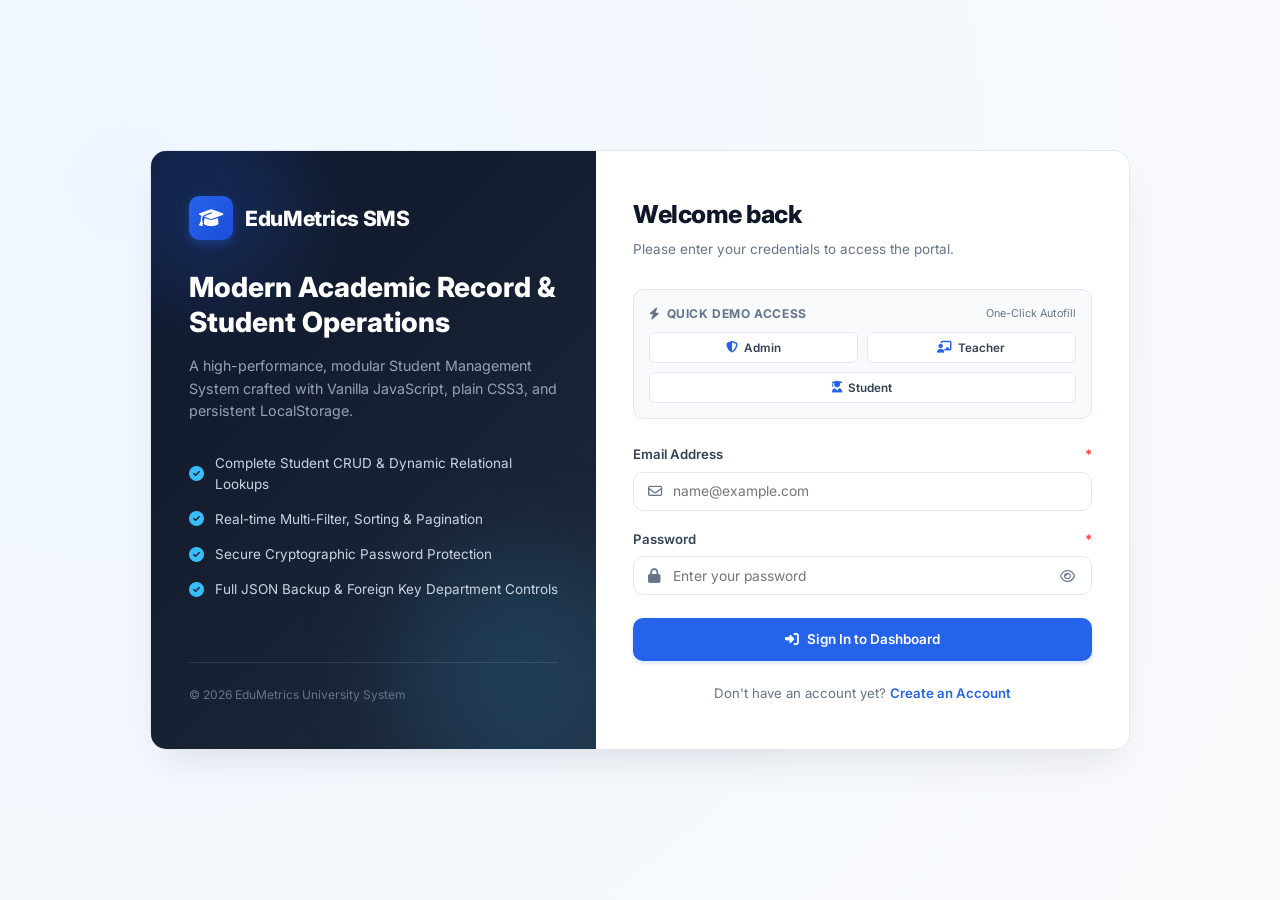
==== commit d36a31ca: "feat: add classroom attendance module with session management, student statistics, and reporting fea" ====
--- a/add-student.html
+++ b/add-student.html
@@ -54,6 +54,12 @@
               </a>
             </li>
             <li>
+              <a href="attendance.html" class="sidebar-link" id="navLinkAttendance">
+                <i class="fa-solid fa-clipboard-user"></i>
+                <span>Attendance</span>
+              </a>
+            </li>
+            <li>
               <a href="settings.html" class="sidebar-link" id="navLinkSettings">
                 <i class="fa-solid fa-gear"></i>
                 <span>Settings &amp; Data</span>
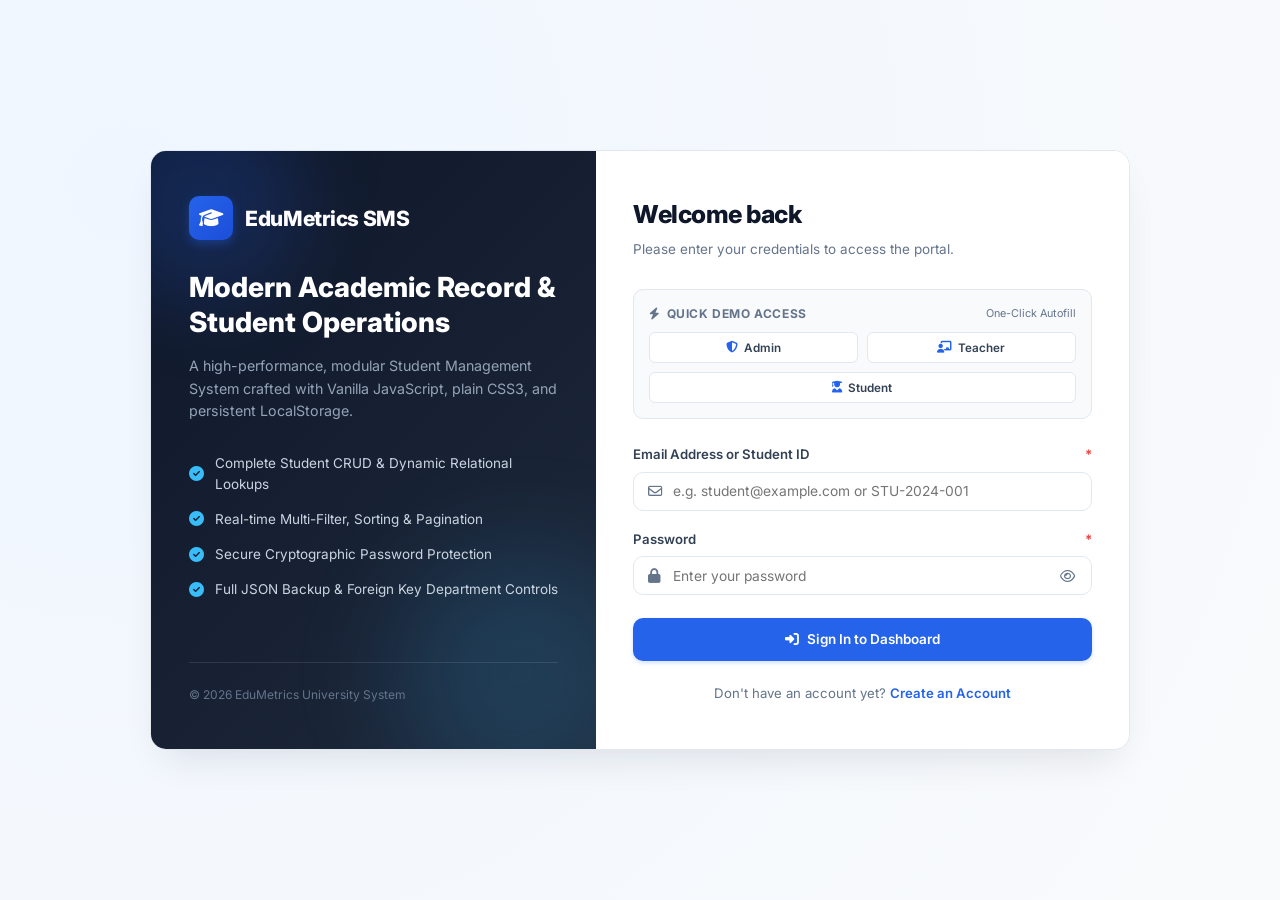
==== commit ee3db87a: "feat: complete semester course management, assessments, attendance, single attempt quiz, and student" ====
--- a/add-student.html
+++ b/add-student.html
@@ -42,6 +42,30 @@
               </a>
             </li>
             <li>
+              <a href="semesters.html" class="sidebar-link" id="navLinkSemesters">
+                <i class="fa-solid fa-calendar-week"></i>
+                <span>Semesters</span>
+              </a>
+            </li>
+            <li>
+              <a href="courses.html" class="sidebar-link" id="navLinkCourses">
+                <i class="fa-solid fa-book-open"></i>
+                <span>Courses</span>
+              </a>
+            </li>
+            <li>
+              <a href="assessments.html" class="sidebar-link" id="navLinkAssessments">
+                <i class="fa-solid fa-pen-ruler"></i>
+                <span>Assignments &amp; Quizzes</span>
+              </a>
+            </li>
+            <li>
+              <a href="results.html" class="sidebar-link" id="navLinkResults">
+                <i class="fa-solid fa-square-poll-vertical"></i>
+                <span>Results</span>
+              </a>
+            </li>
+            <li>
               <a href="students.html" class="sidebar-link">
                 <i class="fa-solid fa-users"></i>
                 <span>Student Directory</span>
@@ -123,6 +147,14 @@
                   <i class="fa-solid fa-id-card"></i> Student Identification &amp; Status
                 </h2>
                 <p class="form-section-desc">Unique university registration ID, department assignment, and active status.</p>
+              </div>
+            </div>
+
+            <!-- Default Password Notice -->
+            <div style="margin-bottom: 1.25rem; padding: 0.85rem 1rem; background: #eff6ff; border: 1px solid #bfdbfe; border-radius: var(--radius-md); display: flex; align-items: center; gap: 0.75rem;">
+              <i class="fa-solid fa-key" style="font-size: 1.25rem; color: var(--primary);"></i>
+              <div style="font-size: 0.85rem; color: #1e40af; line-height: 1.45;">
+                <strong>Automatic Account &amp; Password:</strong> An account will be automatically generated with default password <strong><code>12345</code></strong>. The student can sign in with their Student ID or Email and change their password anytime from their Profile.
               </div>
             </div>
 
@@ -564,7 +596,7 @@
             SMS.Utils.showToast('success', 'Student Updated', `Student record ${formData.id} has been updated successfully.`);
           } else {
             SMS.StudentService.create(formData);
-            SMS.Utils.showToast('success', 'Student Registered', `New student ${formData.fullName} (${formData.id}) registered.`);
+            SMS.Utils.showToast('success', 'Student Registered', `New student ${formData.fullName} (${formData.id}) registered with default password 12345.`);
           }
 
           setTimeout(() => {
